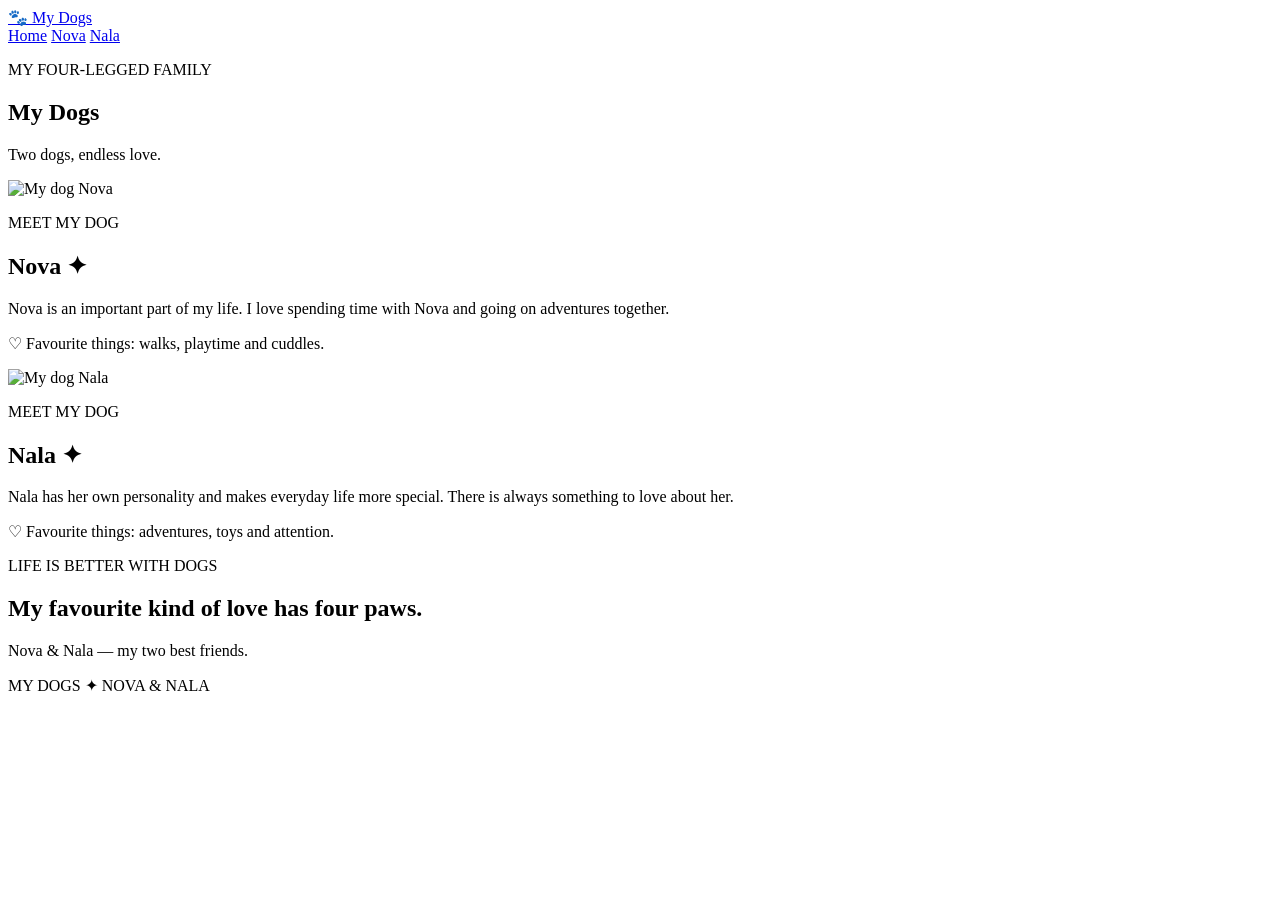
==== index.html @ e75483f6 "." ====
<!-- Tekijä: Joni Hankonen -->
<!DOCTYPE html>
<html lang="en">
<head>
    <meta charset="UTF-8">
    <meta name="viewport" content="width=device-width, initial-scale=1.0">
    <title>My Dogs | Nova & Nala</title>
    <link rel="stylesheet" href="style.css">
</head>
<body>
    <header>
        <nav>
            <a class="logo" href="#home">🐾 My Dogs</a>
            <div class="nav-links">
                <a href="#home">Home</a>
                <a href="#nova">Nova</a>
                <a href="#nala">Nala</a>
            </div>
        </nav>
    </header>

    <main>
        <section class="hero" id="home">
            <p class="eyebrow">MY FOUR-LEGGED FAMILY</p>
            <h1>My Dogs</h1>
            <p class="subtitle">Two dogs, endless love.</p>
        </section>

        <section class="dogs">
            <article class="dog" id="nova">
                <img src="images/nova.jpg" alt="My dog Nova">
                <div class="dog-info">
                    <p class="eyebrow">MEET MY DOG</p>
                    <h2>Nova <span>✦</span></h2>
                    <p>
                        Nova is an important part of my life.
                        I love spending time with Nova and going
                        on adventures together.
                    </p>
                    <p class="detail">♡ Favourite things: walks, playtime and cuddles.</p>
                </div>
            </article>

            <article class="dog" id="nala">
                <img src="images/nala.jpg" alt="My dog Nala">
                <div class="dog-info">
                    <p class="eyebrow">MEET MY DOG</p>
                    <h2>Nala <span>✦</span></h2>
                    <p>
                        Nala has her own personality and makes
                        everyday life more special. There is
                        always something to love about her.
                    </p>
                    <p class="detail">♡ Favourite things: adventures, toys and attention.</p>
                </div>
            </article>
        </section>

        <section class="quote">
            <p class="eyebrow">LIFE IS BETTER WITH DOGS</p>
            <h2>My favourite kind of love has four paws.</h2>
            <p>Nova & Nala — my two best friends.</p>
        </section>
    </main>

    <footer>
        <p>MY DOGS <span>✦</span> NOVA & NALA</p>
    </footer>
</body>
</html>
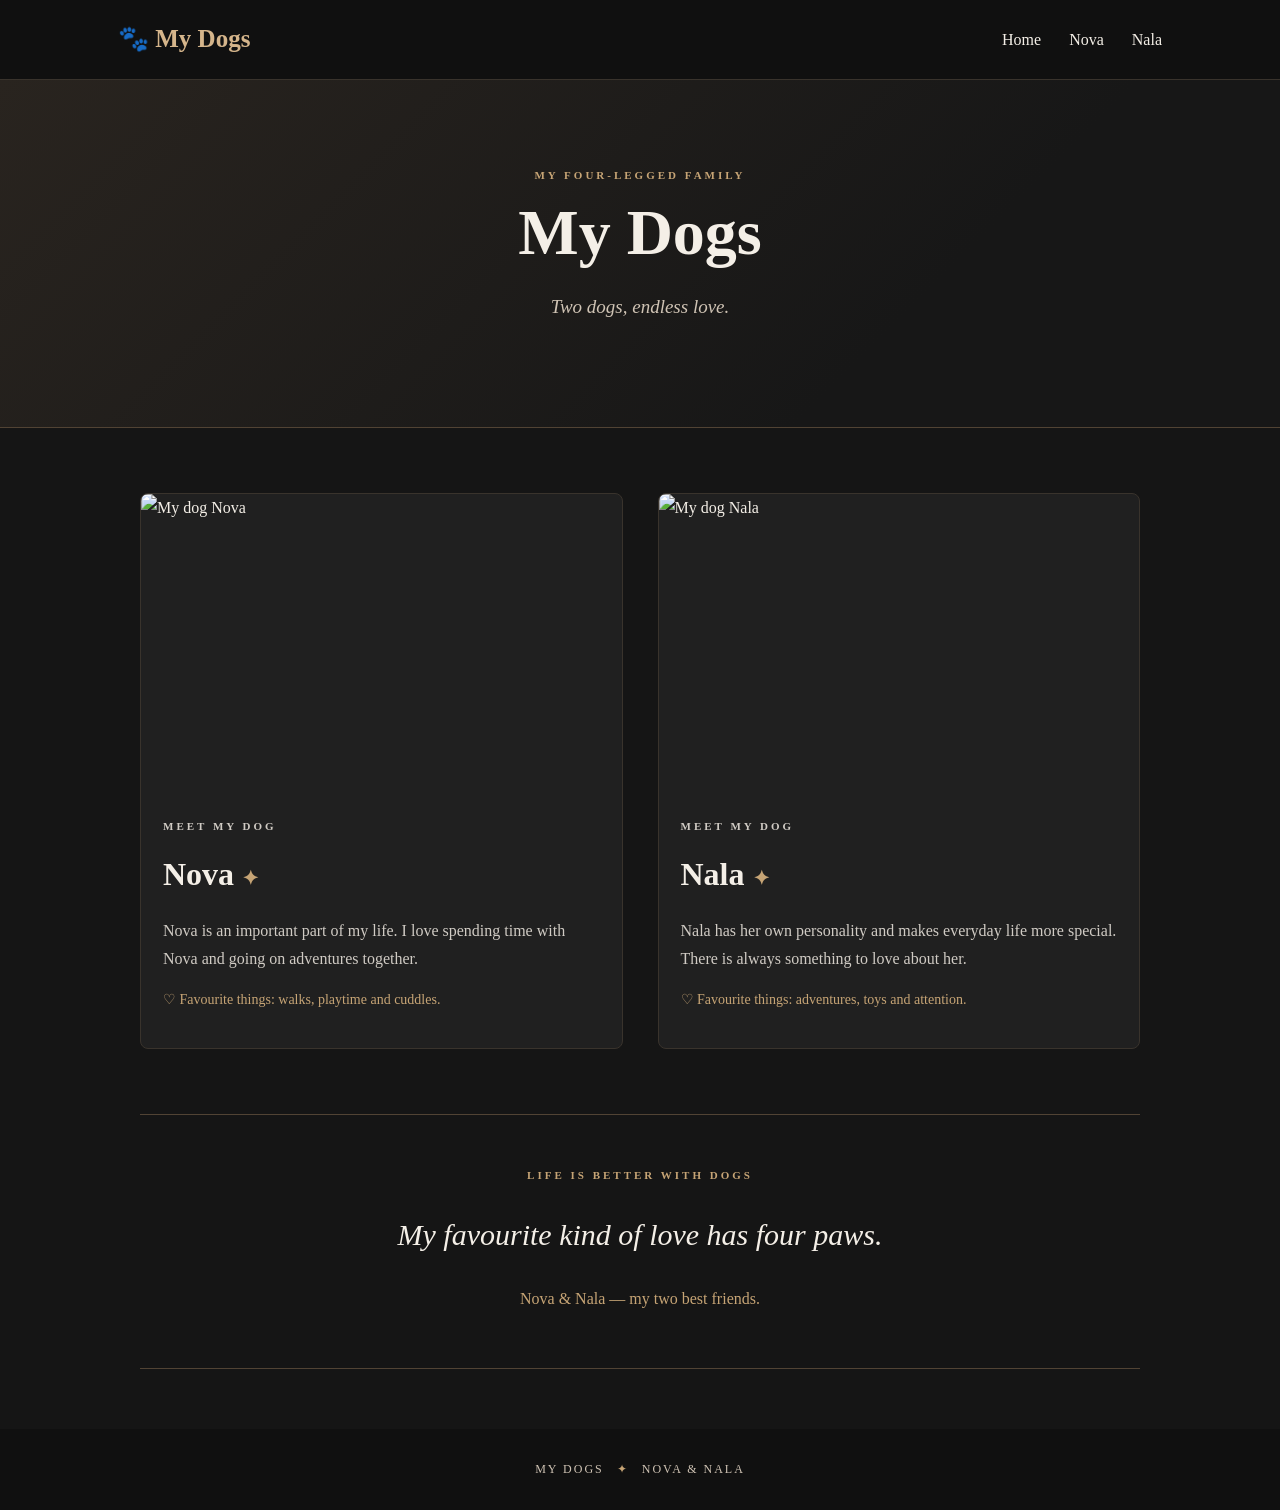
==== commit 1204afdd: "style to styles" ====
--- a/index.html
+++ b/index.html
@@ -5,7 +5,7 @@
     <meta charset="UTF-8">
     <meta name="viewport" content="width=device-width, initial-scale=1.0">
     <title>My Dogs | Nova & Nala</title>
-    <link rel="stylesheet" href="style.css">
+    <link rel="stylesheet" href="styles.css">
 </head>
 <body>
     <header>
--- a/styles.css
+++ b/styles.css
@@ -0,0 +1,158 @@
+/* Tekijä: Joni Hankonen */
+
+* {
+    box-sizing: border-box;
+}
+
+html {
+    scroll-behavior: smooth;
+}
+
+body {
+    margin: 0;
+    background: #151515;
+    color: #f4efe7;
+    font-family: Georgia, "Times New Roman", serif;
+    line-height: 1.7;
+}
+
+header {
+    background: #101010;
+    border-bottom: 1px solid #39332c;
+}
+
+nav {
+    max-width: 1100px;
+    margin: auto;
+    padding: 18px 28px;
+    display: flex;
+    justify-content: space-between;
+    align-items: center;
+}
+
+.logo {
+    color: #d5b58b;
+    text-decoration: none;
+    font-size: 25px;
+    font-weight: bold;
+}
+
+.nav-links {
+    display: flex;
+    gap: 28px;
+}
+
+.nav-links a {
+    color: #f4efe7;
+    text-decoration: none;
+}
+
+.nav-links a:hover {
+    color: #d5b58b;
+}
+
+.hero {
+    text-align: center;
+    padding: 75px 20px 85px;
+    background: linear-gradient(135deg, #29241f, #171717 70%);
+    border-bottom: 1px solid #514334;
+}
+
+.eyebrow {
+    color: #c6a475;
+    font-size: 11px;
+    letter-spacing: 3px;
+    font-weight: bold;
+}
+
+h1 {
+    font-size: 64px;
+    line-height: 1.2;
+    margin: 10px 0;
+}
+
+.subtitle {
+    color: #cfc3b4;
+    font-size: 19px;
+    font-style: italic;
+}
+
+.dogs {
+    max-width: 1050px;
+    margin: 0 auto;
+    padding: 65px 25px;
+    display: flex;
+    gap: 35px;
+}
+
+.dog {
+    flex: 1;
+    min-width: 0;
+    background: #202020;
+    border: 1px solid #39332c;
+    border-radius: 8px;
+    overflow: hidden;
+}
+
+.dog img {
+    width: 100%;
+    height: 290px;
+    object-fit: cover;
+    display: block;
+}
+
+.dog-info {
+    padding: 22px;
+}
+
+.dog-info h2 {
+    font-size: 32px;
+    margin: 0 0 12px;
+}
+
+.dog-info h2 span {
+    color: #c6a475;
+    font-size: 20px;
+}
+
+.dog-info p {
+    color: #d0cbc4;
+}
+
+.dog-info .detail {
+    color: #c6a475;
+    font-size: 14px;
+}
+
+.quote {
+    max-width: 1000px;
+    margin: 0 auto 60px;
+    padding: 40px 25px;
+    text-align: center;
+    border-top: 1px solid #514334;
+    border-bottom: 1px solid #514334;
+}
+
+.quote h2 {
+    font-size: 30px;
+    font-style: italic;
+    font-weight: normal;
+}
+
+.quote > p:last-child {
+    color: #c6a475;
+}
+
+footer {
+    background: #101010;
+    text-align: center;
+    padding: 18px;
+    color: #cfc3b4;
+    font-size: 12px;
+    letter-spacing: 2px;
+}
+
+footer span {
+    color: #c6a475;
+    padding: 0 8px;
+}
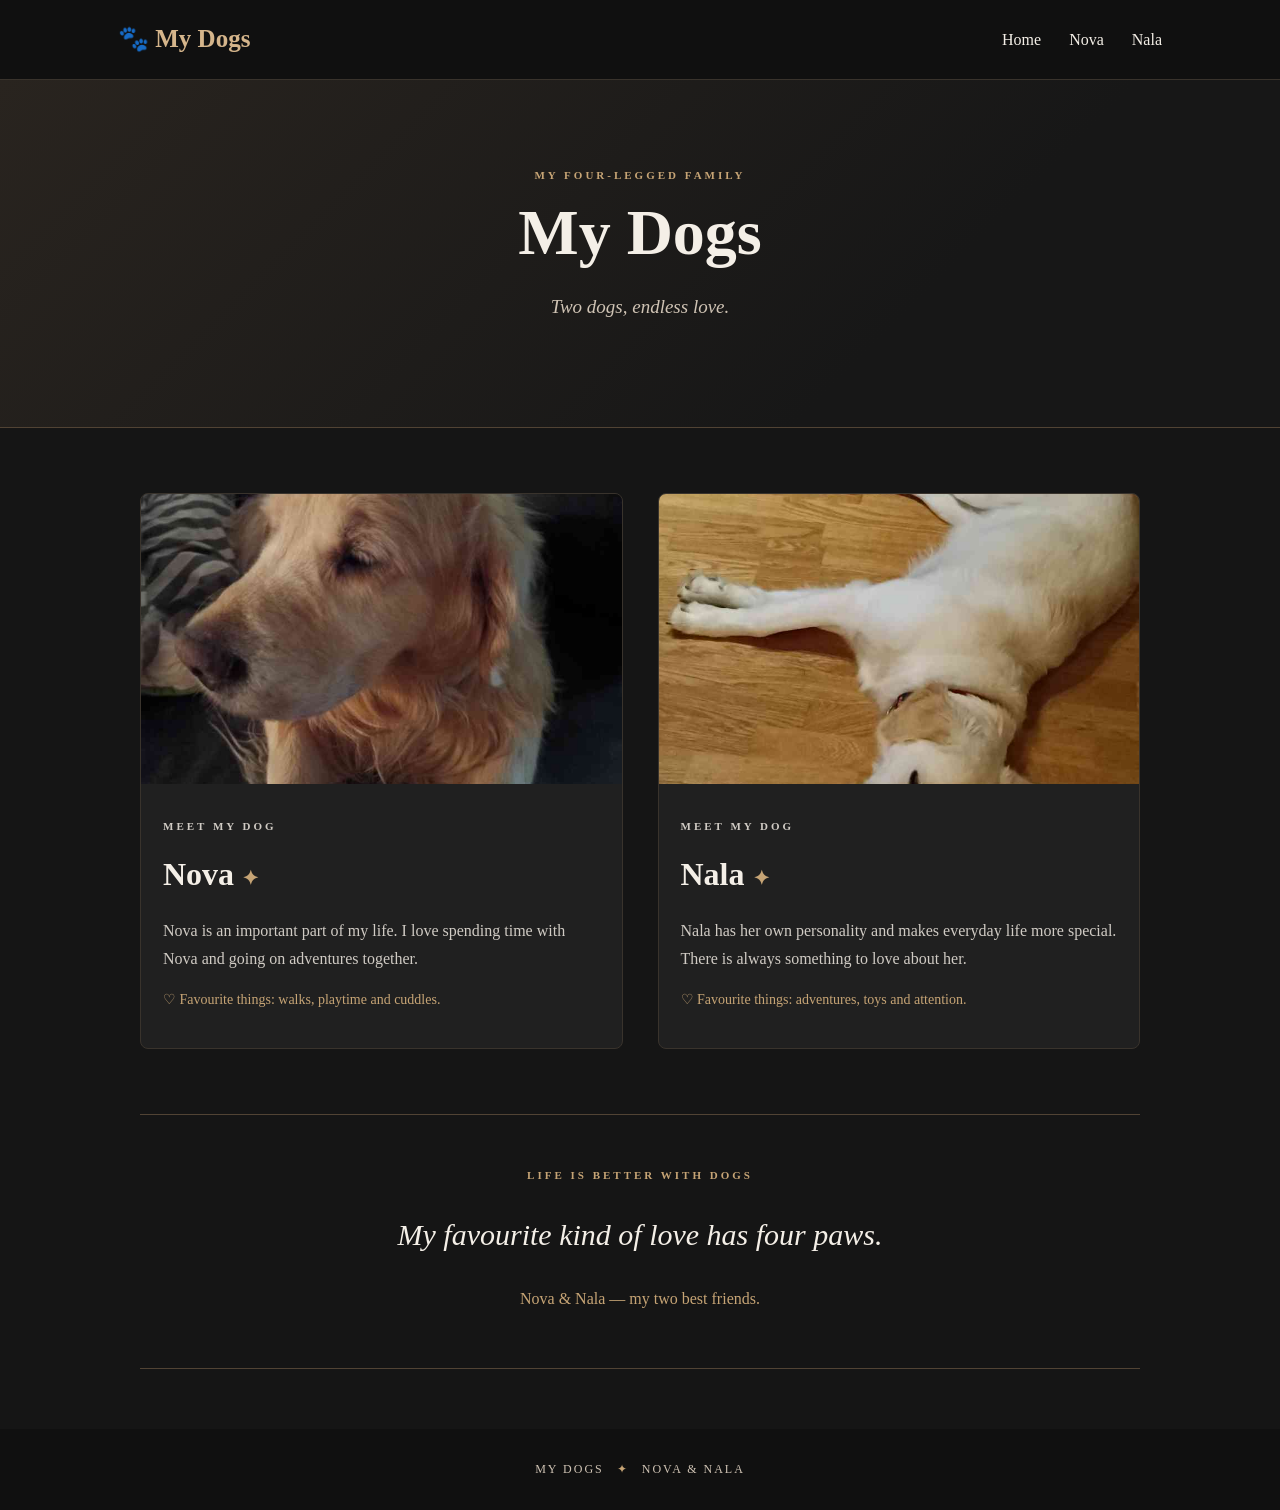
==== commit 436b8645: "Nova" ====
--- a/index.html
+++ b/index.html
@@ -28,7 +28,7 @@
 
         <section class="dogs">
             <article class="dog" id="nova">
-                <img src="images/nova.jpg" alt="My dog Nova">
+                <img src="images/Nova.jpg" alt="My dog Nova">
                 <div class="dog-info">
                     <p class="eyebrow">MEET MY DOG</p>
                     <h2>Nova <span>✦</span></h2>
@@ -42,7 +42,7 @@
             </article>
 
             <article class="dog" id="nala">
-                <img src="images/nala.jpg" alt="My dog Nala">
+                <img src="images/Nala.jpg" alt="My dog Nala">
                 <div class="dog-info">
                     <p class="eyebrow">MEET MY DOG</p>
                     <h2>Nala <span>✦</span></h2>
